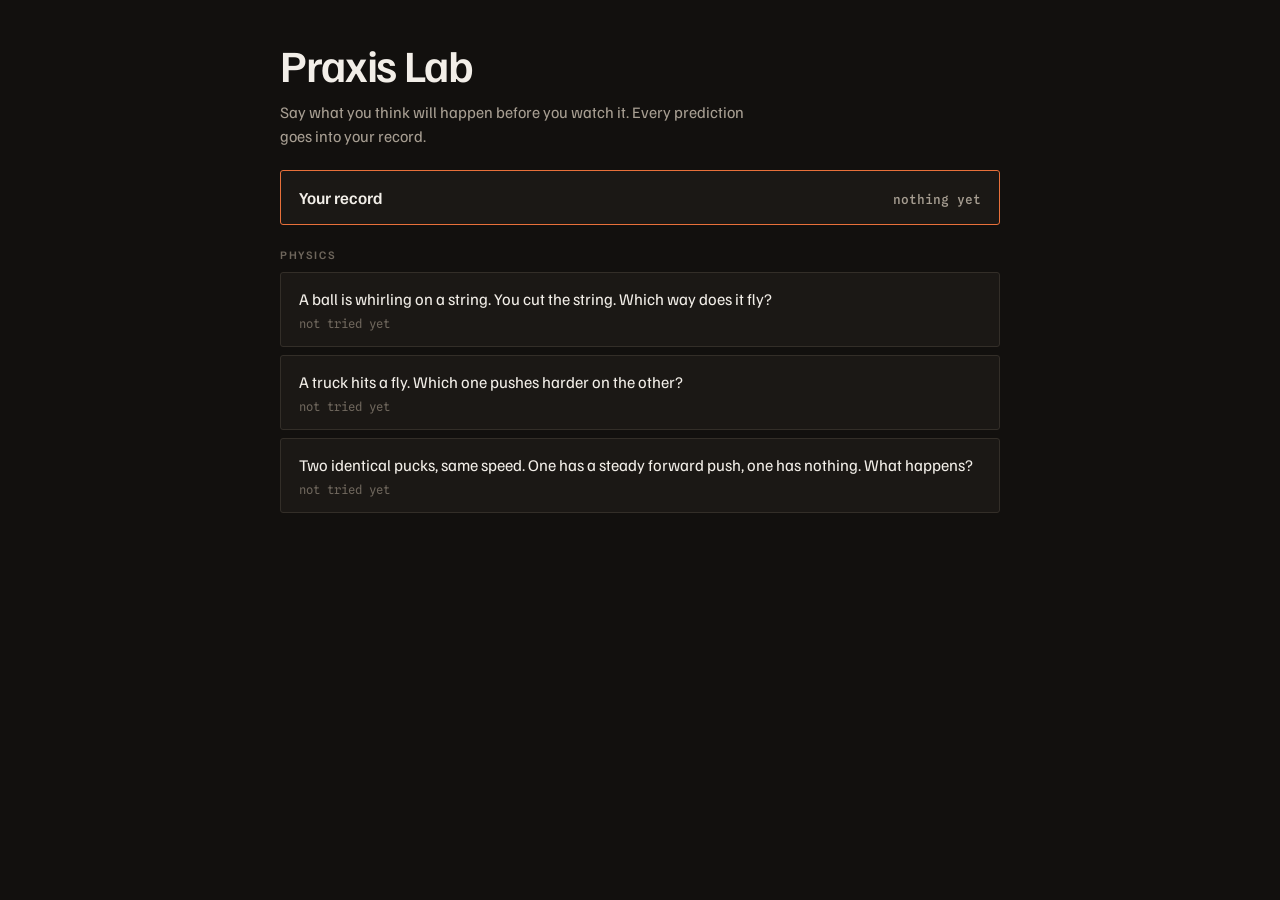
==== lab/index.html @ 68bf2e52 "P-54 · One home for every scenario, so the notebook can accumulate Each published topic was its own " ====
<!doctype html>
<meta charset="utf-8">
<meta name="viewport" content="width=device-width,initial-scale=1,viewport-fit=cover">
<title>Praxis Lab</title>
<link rel="stylesheet" href="https://fonts.googleapis.com/css2?family=Familjen+Grotesk:wght@400;500;600&family=Spline+Sans+Mono:wght@400;500&display=swap">
<link rel="stylesheet" href="./record/record.css">
<link rel="stylesheet" href="./harness/lab.css">
<link rel="stylesheet" href="./hub/hub.css">
<script type="module">
import { startHub } from "./hub/app.js";
startHub();
</script>
---- lab/record/record.css ----
/* Your record — a document to read, so it scrolls, unlike the lab stage.
   Same palette as the lab: single-theme dark on purpose, painted explicitly. */
:root{
  --bg:#12100E; --panel:#1B1815; --line:#332E28;
  --ink:#F2EEE8; --ink-2:#A79E92; --ink-3:#6E665C;
  --accent:#E8703A; --right:#4FB286; --wrong:#D65442; --neutral:#8C8378;
  --font:"Familjen Grotesk",system-ui,-apple-system,sans-serif;
  --mono:"Spline Sans Mono",ui-monospace,Menlo,monospace;
}
body{margin:0;background:var(--bg);color:var(--ink);font-family:var(--font);-webkit-font-smoothing:antialiased}
.rec{max-width:760px;margin:0 auto;padding-inline:20px;padding-block:32px 64px;display:grid;gap:28px}
.rec-title{font-size:clamp(1.6rem,4vw,2.2rem);font-weight:600;letter-spacing:-.02em;margin:0}
.rec-sub{margin:.5rem 0 0;color:var(--ink-2);max-width:56ch;line-height:1.5}
.rec-h2{font-size:.72rem;font-weight:600;letter-spacing:.14em;text-transform:uppercase;color:var(--ink-3);margin:0 0 12px}
.rec-warn{margin:0;padding:12px 14px;border:1px solid var(--accent);border-radius:3px;color:var(--ink);background:#241A13}
.rec-empty{margin:0;padding:28px;border:1px dashed var(--line);border-radius:3px;color:var(--ink-2);text-align:center}

.rec-tabs{display:flex;flex-wrap:wrap;gap:6px}
.rec-tab{font:500 .88rem var(--font);padding:7px 14px;border:1px solid var(--line);border-radius:2px;
  background:transparent;color:var(--ink-2);cursor:pointer;text-transform:capitalize}
.rec-tab.is-on{background:var(--ink);color:var(--bg);border-color:var(--ink)}

.rec-cal{padding:20px;background:var(--panel);border:1px solid var(--line);border-radius:3px}
.rec-chart-wrap{overflow-x:auto}
.rec-chart{width:100%;max-width:520px;height:auto;display:block}
.rec-grid{stroke:var(--line);stroke-width:1}
.rec-axis{fill:var(--ink-3);font:11px var(--mono)}
.rec-diag{stroke:var(--ink-3);stroke-width:1.5;stroke-dasharray:4 5}
.rec-diag-label{fill:var(--ink-3);font:11px var(--mono)}
.rec-dot{fill:var(--accent);stroke:var(--accent);stroke-width:2}
.rec-dot.is-thin{fill:none;stroke-dasharray:3 3}
.rec-cal-lines{margin:14px 0 0;padding-left:18px;display:grid;gap:6px;color:var(--ink);line-height:1.45}
.rec-cal-lines .is-thin{color:var(--ink-2)}
.rec-trend{margin:14px 0 0;color:var(--ink-2);line-height:1.5}

.rec-list{display:grid;gap:10px}
.rec-row{position:relative;padding:14px 16px 14px 18px;background:var(--panel);border:1px solid var(--line);
  border-left:3px solid var(--neutral);border-radius:3px;display:grid;gap:4px}
.rec-row.is-right{border-left-color:var(--right)}
.rec-row.is-wrong{border-left-color:var(--wrong)}
.rec-q{margin:0 0 4px;color:var(--ink-3);font-size:.86rem;padding-right:130px}
.rec-said,.rec-happened{margin:0;line-height:1.45}
.rec-k{display:inline-block;min-width:7.5em;color:var(--ink-3);font-size:.78rem;letter-spacing:.04em}
.rec-sure{color:var(--ink-2);font-size:.88rem}
.rec-chip{position:absolute;top:12px;right:14px;font:500 .72rem var(--mono);padding:3px 8px;border-radius:2px;
  background:var(--bg);color:var(--ink-2);border:1px solid var(--line)}
.rec-row.is-right .rec-chip{color:var(--right);border-color:var(--right)}
.rec-row.is-wrong .rec-chip{color:var(--wrong);border-color:var(--wrong)}

.rec-tools{display:flex;flex-wrap:wrap;gap:10px;align-items:flex-start;padding-top:8px;border-top:1px solid var(--line)}
.rec-btn{font:500 .88rem var(--font);padding:8px 14px;border:1px solid var(--line);border-radius:2px;
  background:transparent;color:var(--ink);cursor:pointer}
.rec-btn:hover{border-color:var(--accent)}
.rec-btn:focus-visible,.rec-tab:focus-visible{outline:2px solid var(--accent);outline-offset:2px}
.rec-danger{border-color:var(--wrong);color:var(--wrong)}
.rec-confirm{display:flex;flex-wrap:wrap;gap:8px;align-items:center;width:100%}
.rec-confirm p{margin:0;width:100%;color:var(--ink-2)}
.rec-export-wrap{width:100%;display:grid;gap:6px}
.rec-hint{margin:0;color:var(--ink-3);font-size:.84rem}
.rec-export-text{width:100%;min-height:180px;background:var(--bg);color:var(--ink-2);border:1px solid var(--line);
  border-radius:3px;font:12px var(--mono);padding:10px;resize:vertical}
@media (max-width:520px){ .rec-q{padding-right:0;padding-top:22px} .rec-k{min-width:0;display:block} }
---- lab/harness/lab.css ----
/* Praxis lab harness — deliberately screen-recordable: no chrome, large type,
   high contrast, nothing that reads as a web page when cropped to the canvas. */
:root{
  --bg:#12100E; --panel:#1B1815; --line:#332E28;
  --ink:#F2EEE8; --ink-2:#A79E92; --ink-3:#6E665C;
  --accent:#E8703A; --accent-2:#F5A05F;
  --right:#4FB286; --wrong:#D65442;
  --font:"Familjen Grotesk",system-ui,-apple-system,sans-serif;
  --mono:"Spline Sans Mono",ui-monospace,Menlo,monospace;
}
*{box-sizing:border-box}
body{margin:0;background:var(--bg);color:var(--ink);font-family:var(--font);
  font-size:16px;-webkit-font-smoothing:antialiased}

/* Fixed to the viewport rather than inheriting a height. A percentage chain
   through html/body collapses to zero inside some embedding frames, which
   takes the canvas with it and leaves only the absolutely-positioned gate
   painting — "question and answers, no ball". */
.lab{position:fixed;inset:0;display:grid;grid-template-rows:auto minmax(0,1fr) auto;
  padding-top:env(safe-area-inset-top,0px);padding-bottom:env(safe-area-inset-bottom,0px)}
.lab{grid-template-rows:auto minmax(0,1fr) auto auto auto}

.lab-head{padding:20px 24px 14px;border-bottom:1px solid var(--line)}
.lab-q{font-size:clamp(1.25rem,3.2vw,1.9rem);font-weight:600;letter-spacing:-.015em;
  line-height:1.15;margin:0;text-wrap:balance}
.lab-sub{margin:.4rem 0 0;color:var(--ink-2);font-size:.95rem}

.lab-stage{position:relative;min-height:260px;display:grid;place-items:center;
  padding:16px;overflow:hidden}
.lab-stage canvas{display:block;border-radius:3px}

/* The gate is a panel BENEATH the stage, never an overlay. You cannot predict
   about apparatus you cannot see, and covering the canvas was exactly that. */
.lab-gate{display:grid;gap:12px;padding:16px 24px 18px;
  border-top:1px solid var(--line);background:var(--panel)}
.lab-gate[hidden]{display:none!important}
.lab-gate-label{font-size:.7rem;font-weight:600;letter-spacing:.16em;
  text-transform:uppercase;color:var(--accent)}
.lab-opts{display:grid;gap:8px;grid-template-columns:repeat(auto-fit,minmax(260px,1fr))}
.lab-opt{font-family:var(--font);font-size:1.02rem;text-align:left;padding:13px 16px;
  background:var(--bg);color:var(--ink);border:1px solid var(--line);
  border-radius:3px;cursor:pointer;transition:border-color .12s,background .12s}
.lab-opt:hover{border-color:var(--accent);background:#221D19}
.lab-opt:focus-visible{outline:2px solid var(--accent);outline-offset:2px}
.lab-conf{display:flex;flex-wrap:wrap;gap:6px;align-items:center;margin-top:2px}
.lab-conf button{font-family:var(--mono);font-size:.76rem;padding:6px 10px;
  background:transparent;color:var(--ink-3);border:1px solid var(--line);
  border-radius:2px;cursor:pointer}
.lab-conf button[aria-pressed="true"]{color:var(--bg);background:var(--accent);
  border-color:var(--accent)}
.lab-conf-label{font-size:.76rem;color:var(--ink-3)}

/* verdict — takes the gate's place once the answer is out */
.lab-verdict{padding:14px 24px;border-top:1px solid var(--line);
  background:var(--panel);font-size:.95rem}
.lab-verdict[hidden]{display:none!important}
.lab-verdict b{font-weight:600}
.lab-verdict.is-right b{color:var(--right)}
.lab-verdict.is-wrong b{color:var(--wrong)}
.lab-verdict span{color:var(--ink-2)}

.lab-foot{display:flex;flex-wrap:wrap;gap:18px;align-items:center;
  padding:12px 24px;border-top:1px solid var(--line);background:var(--panel)}
.lab-transport{display:flex;gap:6px}
.lab-transport button{font-family:var(--font);font-weight:500;font-size:.88rem;
  padding:8px 14px;background:transparent;color:var(--ink);border:1px solid var(--line);
  border-radius:2px;cursor:pointer}
.lab-transport button:hover:not(:disabled){border-color:var(--accent)}
.lab-transport button:disabled{color:var(--ink-3);cursor:not-allowed}
.lab-transport button.primary{background:var(--accent);border-color:var(--accent);color:#12100E}
.lab-params{display:flex;flex-wrap:wrap;gap:16px;flex:1;min-width:0}
.lab-param{display:flex;align-items:center;gap:8px;font-size:.82rem;color:var(--ink-2)}
.lab-param input{accent-color:var(--accent);width:120px}
.lab-param output{font-family:var(--mono);font-size:.78rem;color:var(--ink);
  min-width:3.6em;font-variant-numeric:tabular-nums}
.lab-clock{font-family:var(--mono);font-size:.78rem;color:var(--ink-3);
  font-variant-numeric:tabular-nums}

@media (prefers-reduced-motion:reduce){*{transition:none!important}}
@media (max-width:640px){
  .lab-foot{gap:10px}
  .lab-params{order:3;width:100%}
}
---- lab/hub/hub.css ----
/* The lab's front page, and the one control that floats over a scenario. */
.hub{max-width:760px;margin:0 auto;padding-inline:20px;padding-block:36px 64px;display:grid;gap:22px}
.hub-title{font-size:clamp(2rem,6vw,2.8rem);font-weight:600;letter-spacing:-.025em;margin:0}
.hub-sub{margin:.5rem 0 0;color:var(--ink-2);max-width:52ch;line-height:1.5}
.hub-warn{margin:0;padding:12px 14px;border:1px solid var(--accent);border-radius:3px;background:#241A13}
.hub-record,.hub-card,.hub-back{font-family:var(--font);text-align:left;cursor:pointer;width:100%}
.hub-back{width:auto}
.hub-record{display:flex;justify-content:space-between;align-items:baseline;gap:12px;padding:16px 18px;
  border:1px solid var(--accent);border-radius:3px;text-decoration:none;color:var(--ink);background:var(--panel)}
.hub-record:hover{background:#221D19}
.hub-record-t{font-weight:600;font-size:1.05rem}
.hub-record-n{color:var(--ink-2);font:500 .8rem var(--mono)}
.hub-h2{font-size:.72rem;font-weight:600;letter-spacing:.14em;text-transform:uppercase;color:var(--ink-3);margin:0 0 10px}
.hub-list{display:grid;gap:8px}
.hub-card{display:grid;gap:6px;padding:15px 18px;background:var(--panel);border:1px solid var(--line);border-radius:3px;
  text-decoration:none;color:var(--ink)}
.hub-card:hover{border-color:var(--accent)}
.hub-card:focus-visible,.hub-record:focus-visible,.hub-back:focus-visible{outline:2px solid var(--accent);outline-offset:2px}
.hub-card-q{font-size:1.02rem;line-height:1.35}
.hub-card-n{color:var(--ink-3);font:.76rem var(--mono)}
.hub-back{position:fixed;top:calc(12px + env(safe-area-inset-top,0px));right:16px;z-index:20;
  padding:7px 12px;border:1px solid var(--line);border-radius:2px;background:var(--panel);color:var(--ink);
  text-decoration:none;font:500 .86rem var(--font)}
.hub-back:hover{border-color:var(--accent)}
/* keep a scenario's question clear of the floating back link */
.hub-in-scenario .lab-head{padding-right:96px}
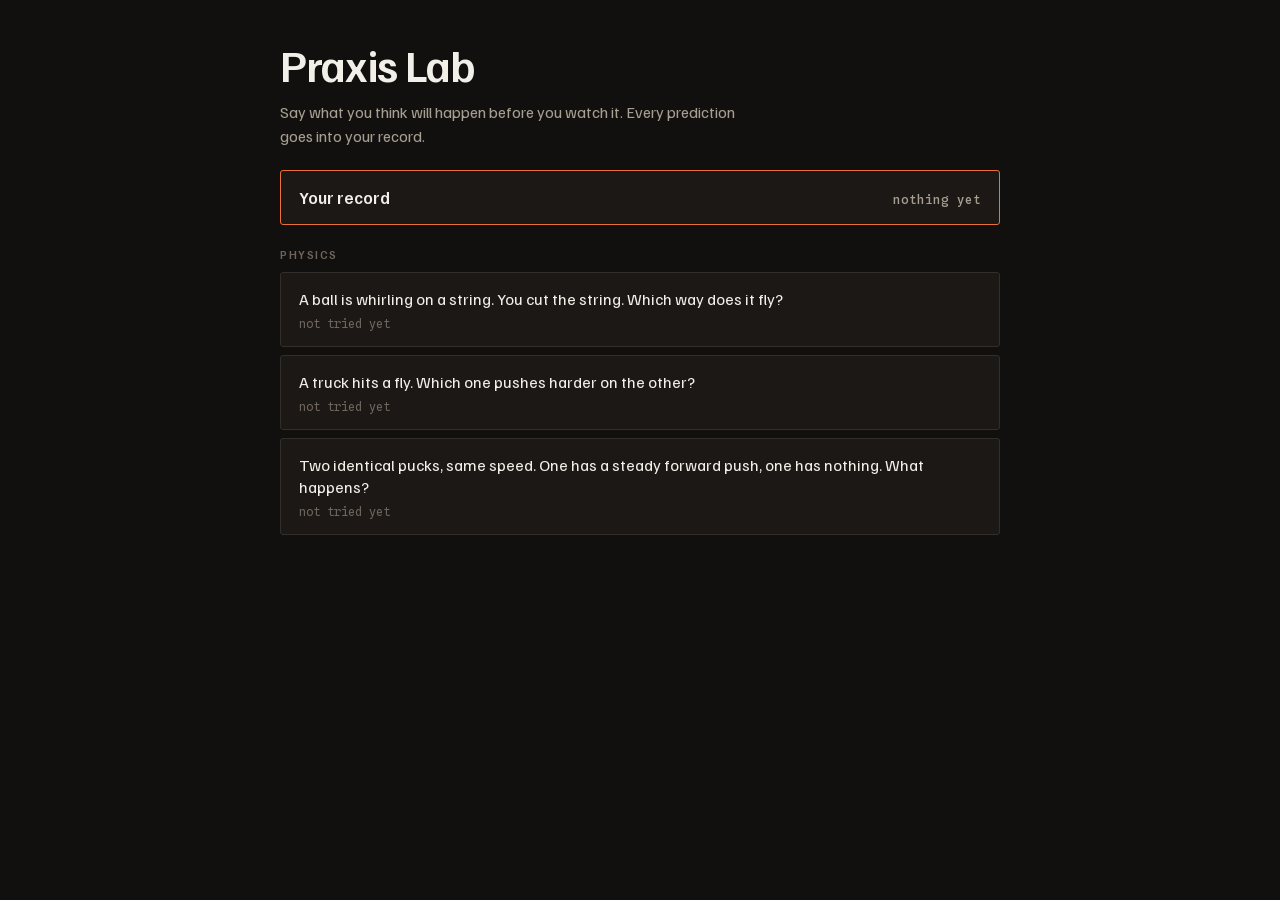
==== commit 3d15b146: "P-76 · self-host the fonts, and teach the bundler to carry them Every page loaded its fonts from fon" ====
--- a/lab/index.html
+++ b/lab/index.html
@@ -2,7 +2,7 @@
 <meta charset="utf-8">
 <meta name="viewport" content="width=device-width,initial-scale=1,viewport-fit=cover">
 <title>Praxis Lab</title>
-<link rel="stylesheet" href="https://fonts.googleapis.com/css2?family=Familjen+Grotesk:wght@400;500;600&family=Spline+Sans+Mono:wght@400;500&display=swap">
+<link rel="stylesheet" href="./harness/fonts.css">
 <link rel="stylesheet" href="./record/record.css">
 <link rel="stylesheet" href="./harness/lab.css">
 <link rel="stylesheet" href="./hub/hub.css">
--- a/lab/harness/fonts.css
+++ b/lab/harness/fonts.css
@@ -0,0 +1,58 @@
+/* SPDX-License-Identifier: AGPL-3.0-or-later
+ *
+ * Self-hosted fonts. P-76.
+ *
+ * These used to come from fonts.googleapis.com, which meant every learner's
+ * IP address and user-agent reached a third party on every page view — on a
+ * product for 11-15 year olds whose claim is that the record stays on their
+ * device (ADR 0015). Now nothing is requested from anyone.
+ *
+ * Both families are SIL Open Font License 1.1, confirmed from google/fonts
+ * METADATA. The licence requires the text to travel with the fonts: it is in
+ * OFL-familjen-grotesk.txt and OFL-spline-sans-mono.txt beside these files.
+ *
+ * Variable fonts, one file per subset rather than one per weight, so the whole
+ * 400-600 range costs 89 KB in total. Every face names a real fallback stack,
+ * because a font that fails to load must not take the layout with it.
+ */
+
+@font-face {
+  font-family: "Familjen Grotesk";
+  font-style: normal;
+  font-weight: 400 600;
+  font-display: swap;
+  src: url("./fonts/familjen-grotesk-latin.woff2") format("woff2");
+  unicode-range: U+0000-00FF, U+0131, U+0152-0153, U+02BB-02BC, U+02C6, U+02DA,
+                 U+02DC, U+0304, U+0308, U+0329, U+2000-206F, U+20AC, U+2122,
+                 U+2191, U+2193, U+2212, U+2215, U+FEFF, U+FFFD;
+}
+@font-face {
+  font-family: "Familjen Grotesk";
+  font-style: normal;
+  font-weight: 400 600;
+  font-display: swap;
+  src: url("./fonts/familjen-grotesk-latin-ext.woff2") format("woff2");
+  unicode-range: U+0100-02BA, U+02BD-02C5, U+02C7-02CC, U+02CE-02D7, U+02DD-02FF,
+                 U+0304, U+0308, U+0329, U+1D00-1DBF, U+1E00-1E9F, U+1EF2-1EFF,
+                 U+2020, U+20A0-20AB, U+20AD-20C0, U+2113, U+2C60-2C7F, U+A720-A7FF;
+}
+@font-face {
+  font-family: "Spline Sans Mono";
+  font-style: normal;
+  font-weight: 400 500;
+  font-display: swap;
+  src: url("./fonts/spline-sans-mono-latin.woff2") format("woff2");
+  unicode-range: U+0000-00FF, U+0131, U+0152-0153, U+02BB-02BC, U+02C6, U+02DA,
+                 U+02DC, U+0304, U+0308, U+0329, U+2000-206F, U+20AC, U+2122,
+                 U+2191, U+2193, U+2212, U+2215, U+FEFF, U+FFFD;
+}
+@font-face {
+  font-family: "Spline Sans Mono";
+  font-style: normal;
+  font-weight: 400 500;
+  font-display: swap;
+  src: url("./fonts/spline-sans-mono-latin-ext.woff2") format("woff2");
+  unicode-range: U+0100-02BA, U+02BD-02C5, U+02C7-02CC, U+02CE-02D7, U+02DD-02FF,
+                 U+0304, U+0308, U+0329, U+1D00-1DBF, U+1E00-1E9F, U+1EF2-1EFF,
+                 U+2020, U+20A0-20AB, U+20AD-20C0, U+2113, U+2C60-2C7F, U+A720-A7FF;
+}
--- a/lab/harness/lab.css
+++ b/lab/harness/lab.css
@@ -29,6 +29,14 @@
   padding:16px;overflow:hidden}
 .lab-stage canvas{display:block;border-radius:3px}
 
+/* A wrapped simulation (ADR 0009): someone else's, embedded, and credited.
+   The box exists from the start so the stage does not jump when it loads —
+   but the frame itself is only created once a commit exists. */
+.lab-embed{width:100%;height:100%;display:grid;place-items:center}
+.lab-frame{width:100%;height:100%;min-height:260px;border:1px solid var(--line);
+  border-radius:3px;background:var(--panel)}
+.lab-credit{margin:0;color:var(--ink-3);font:.74rem var(--mono);width:100%}
+
 /* The gate is a panel BENEATH the stage, never an overlay. You cannot predict
    about apparatus you cannot see, and covering the canvas was exactly that. */
 .lab-gate{display:grid;gap:12px;padding:16px 24px 18px;
@@ -57,6 +65,9 @@
 .lab-verdict b{font-weight:600}
 .lab-verdict.is-right b{color:var(--right)}
 .lab-verdict.is-wrong b{color:var(--wrong)}
+/* ADR 0014: the cue's two ways out. Neither is compulsory — "Predict again"
+   leads, "Show why" is always there for someone who would rather just be told. */
+.lab-verdict-acts{display:flex;gap:8px;flex-wrap:wrap;margin-top:10px}
 .lab-verdict span{color:var(--ink-2)}
 
 .lab-foot{display:flex;flex-wrap:wrap;gap:18px;align-items:center;
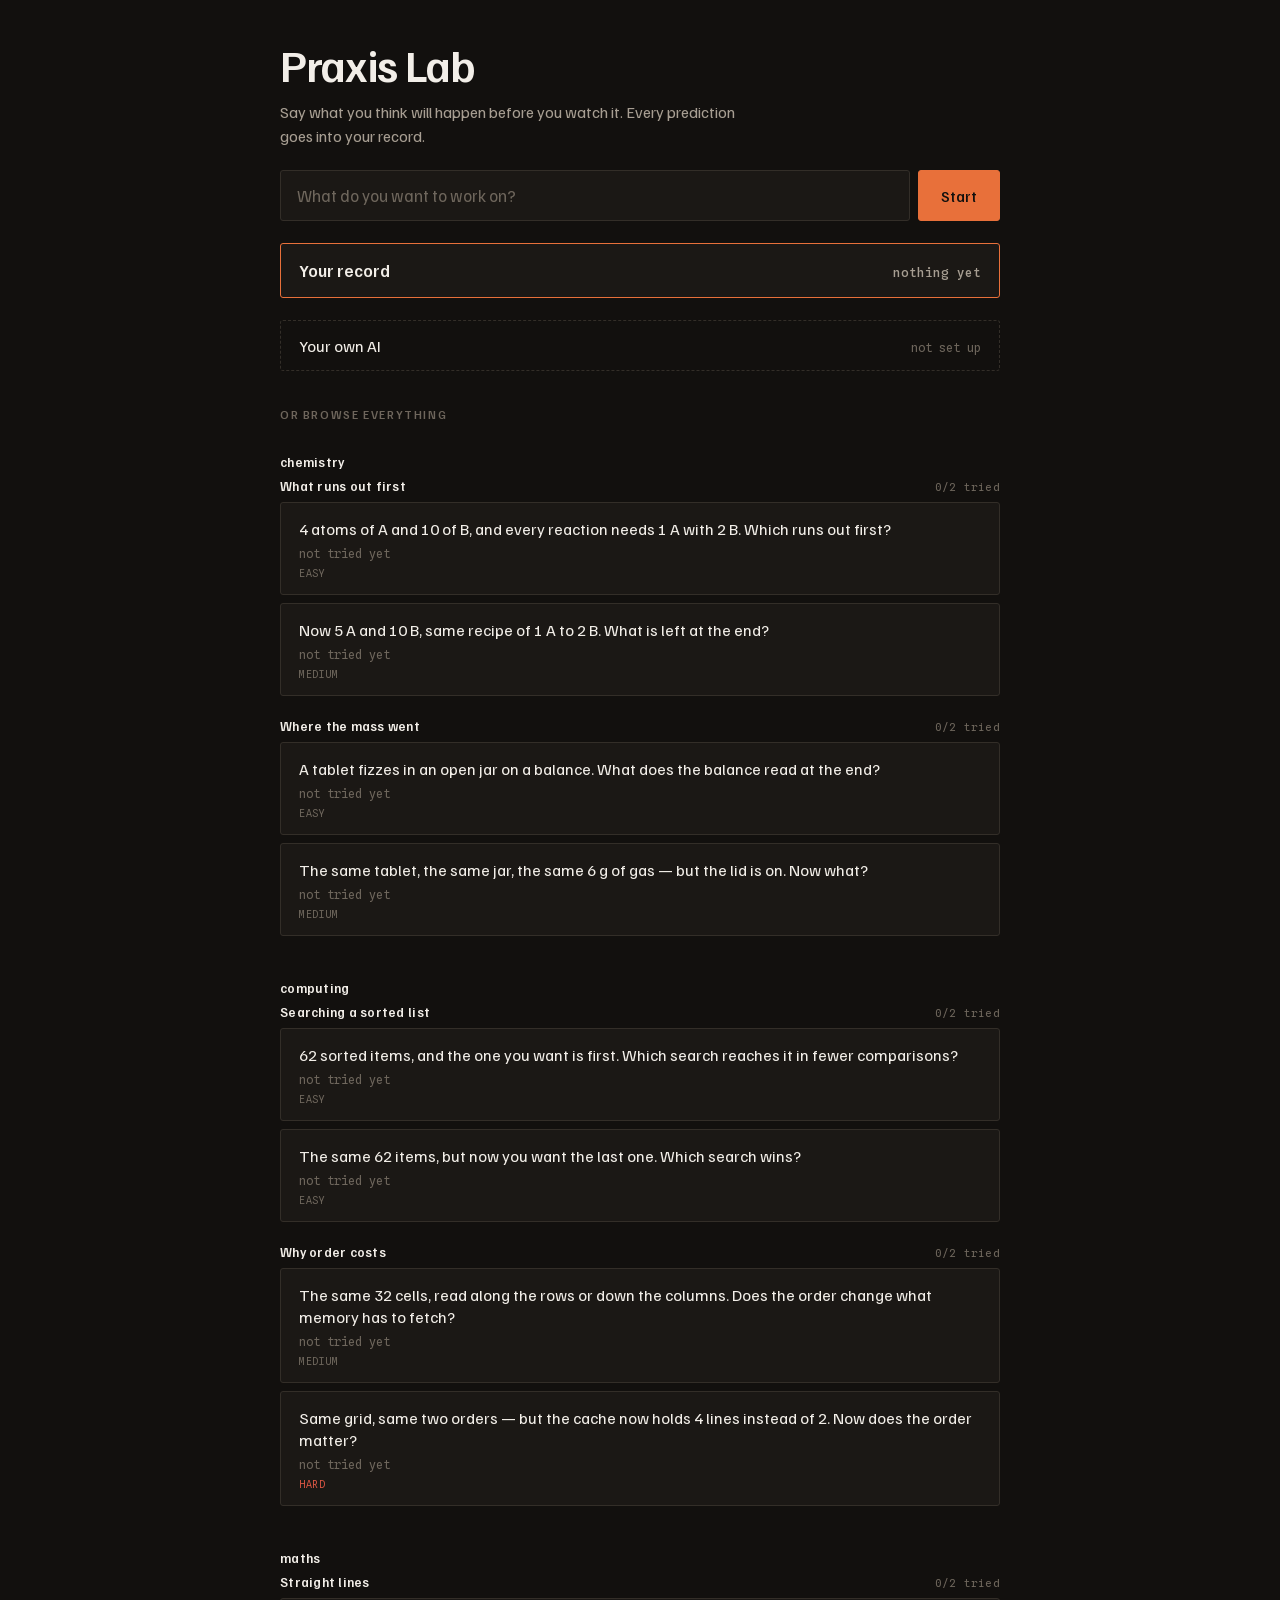
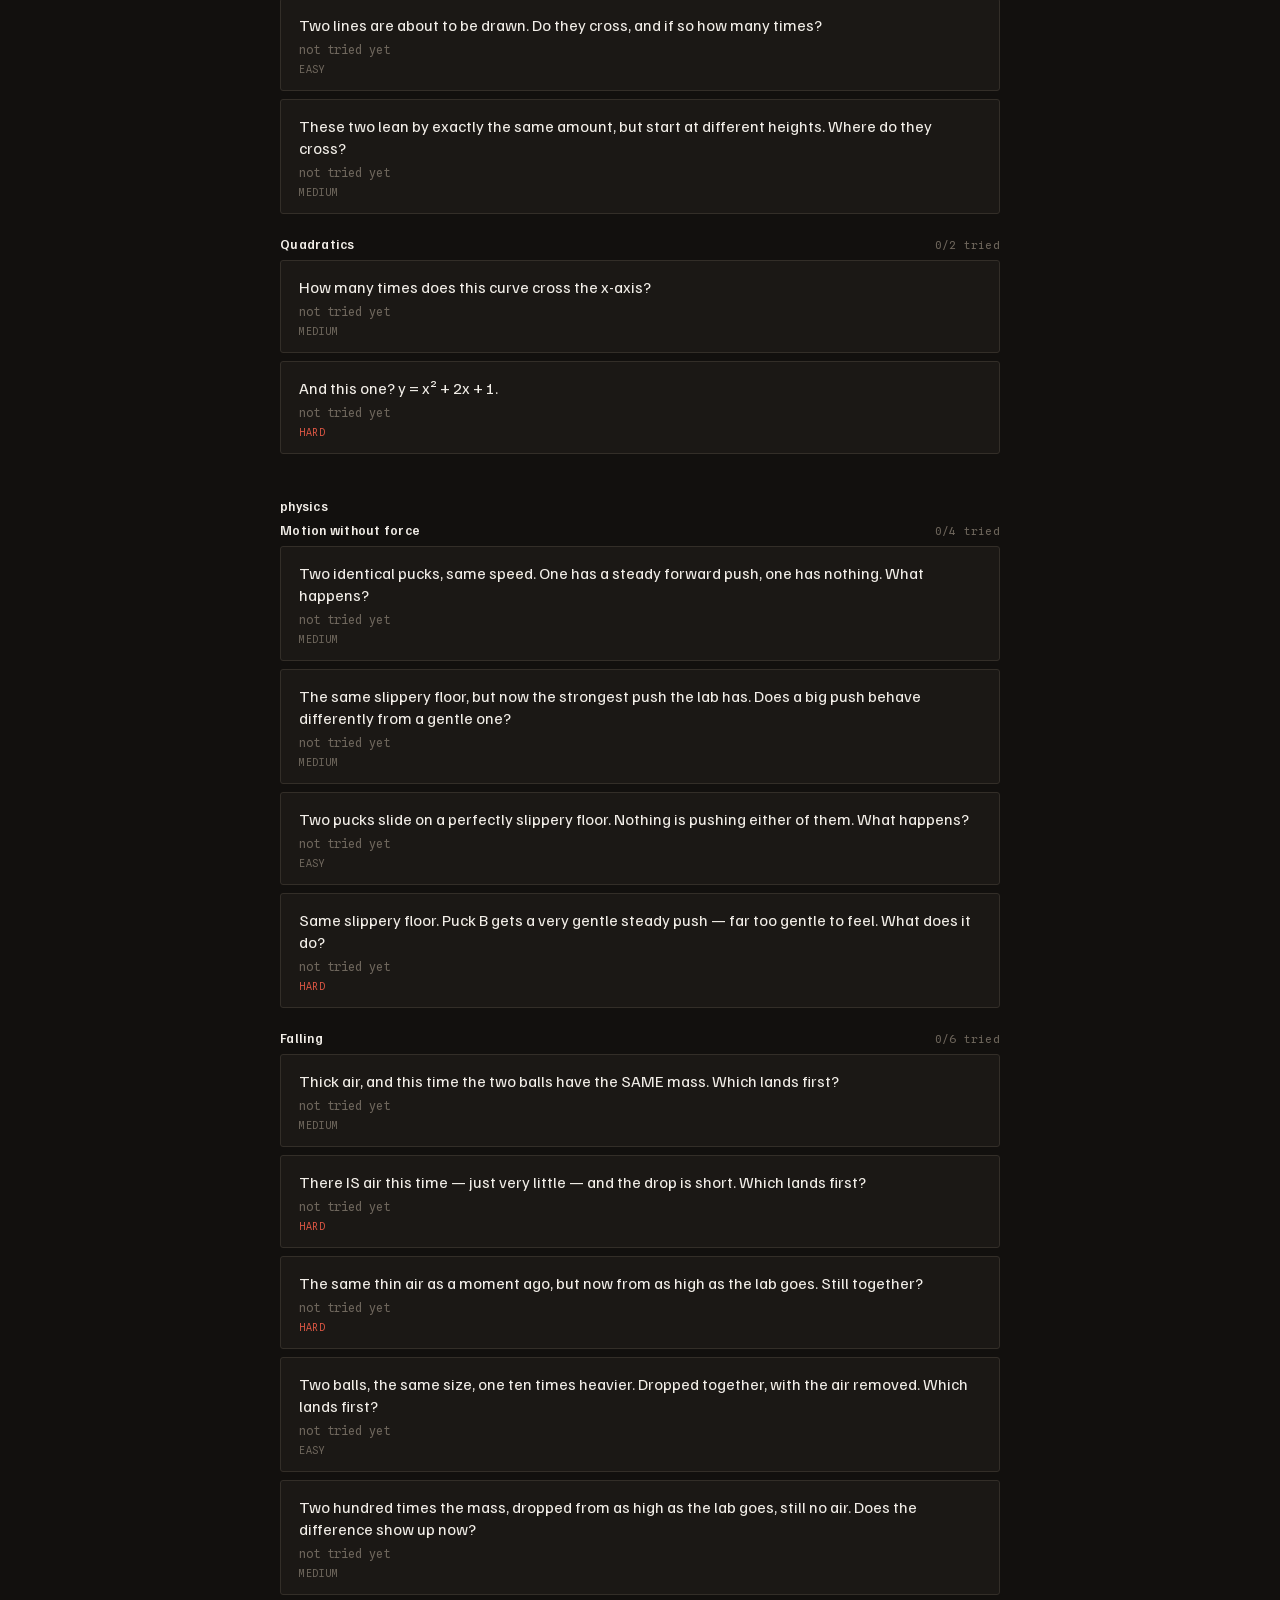
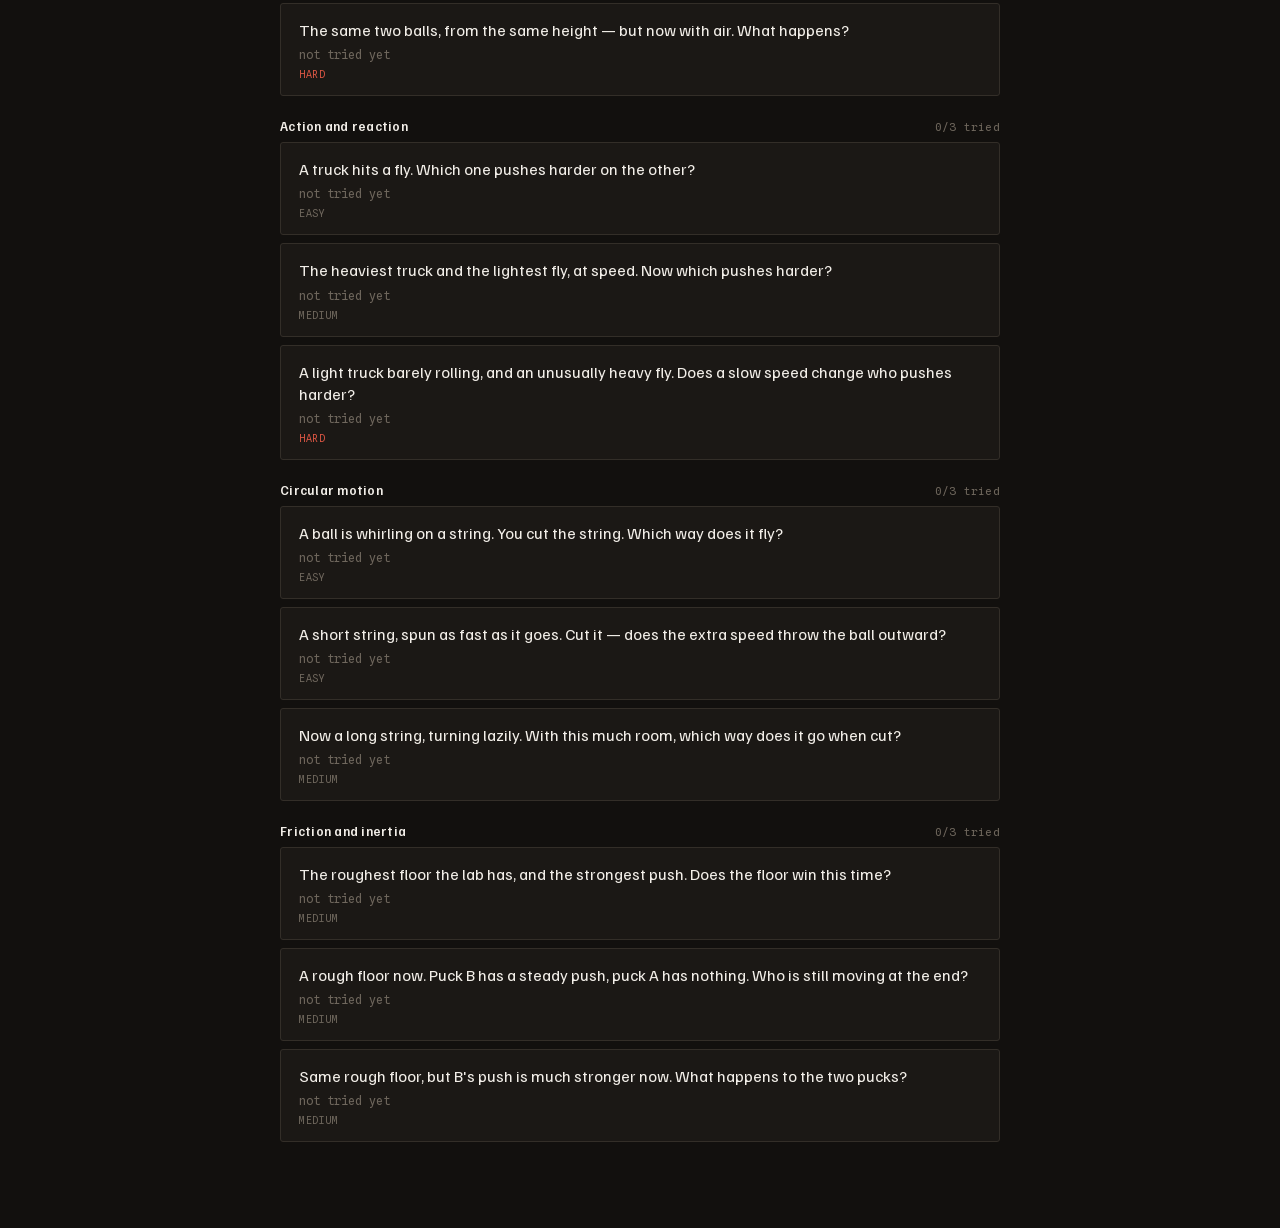
==== commit f965fbc9: "P-105: a dark app now says it is dark, and the select is readable again From the Web Interface Guide" ====
--- a/lab/index.html
+++ b/lab/index.html
@@ -1,5 +1,7 @@
 <!doctype html>
+<html lang="en">
 <meta charset="utf-8">
+<meta name="theme-color" content="#12100E">
 <meta name="viewport" content="width=device-width,initial-scale=1,viewport-fit=cover">
 <title>Praxis Lab</title>
 <link rel="stylesheet" href="./harness/fonts.css">
--- a/lab/harness/lab.css
+++ b/lab/harness/lab.css
@@ -1,6 +1,12 @@
 /* Praxis lab harness — deliberately screen-recordable: no chrome, large type,
    high contrast, nothing that reads as a web page when cropped to the canvas. */
+/* Tell the browser this is a dark page (P-105). Without it every
+   NATIVE control — the four range sliders on every scenario, a
+   select, textarea scrollbars — renders in default light chrome
+   inside a black app. Nothing we style ourselves shows it. */
 :root{
+  color-scheme: dark;
+
   --bg:#12100E; --panel:#1B1815; --line:#332E28;
   --ink:#F2EEE8; --ink-2:#A79E92; --ink-3:#6E665C;
   --accent:#E8703A; --accent-2:#F5A05F;
@@ -18,7 +24,7 @@
    painting — "question and answers, no ball". */
 .lab{position:fixed;inset:0;display:grid;grid-template-rows:auto minmax(0,1fr) auto;
   padding-top:env(safe-area-inset-top,0px);padding-bottom:env(safe-area-inset-bottom,0px)}
-.lab{grid-template-rows:auto minmax(0,1fr) auto auto auto}
+.lab{grid-template-rows:auto minmax(0,1fr) auto auto auto auto}
 
 .lab-head{padding:20px 24px 14px;border-bottom:1px solid var(--line)}
 .lab-q{font-size:clamp(1.25rem,3.2vw,1.9rem);font-weight:600;letter-spacing:-.015em;
@@ -70,6 +76,26 @@
 .lab-verdict-acts{display:flex;gap:8px;flex-wrap:wrap;margin-top:10px}
 .lab-verdict span{color:var(--ink-2)}
 
+/* R-012: the gap, in the learner's own words. Deliberately plain — this is
+   the one part of the page that belongs to the learner, and it should not
+   look like the product asking them for something. */
+.lab-note{padding:14px 24px 16px;border-top:1px solid var(--line);
+  background:var(--panel);display:grid;gap:10px}
+.lab-note[hidden]{display:none!important}
+.lab-note-prompt{font-size:.82rem;color:var(--ink-2)}
+.lab-note-prompt[hidden],.lab-note-box[hidden],.lab-note-acts[hidden]{display:none!important}
+.lab-note-box{font-family:var(--font);font-size:.95rem;line-height:1.45;
+  color:var(--ink);background:var(--bg);border:1px solid var(--line);border-radius:2px;
+  padding:10px 12px;resize:vertical;min-height:72px;width:100%}
+.lab-note-box:focus{outline:none;border-color:var(--accent)}
+.lab-note-acts{display:flex;gap:8px;flex-wrap:wrap}
+.lab-note-acts button{font-family:var(--font);font-weight:500;font-size:.88rem;
+  padding:8px 14px;border-radius:2px;cursor:pointer;
+  background:transparent;color:var(--ink);border:1px solid var(--line)}
+.lab-note-acts button.primary{background:var(--accent);border-color:var(--accent);color:#12100E}
+.lab-note-said{margin:0;font-size:.88rem;color:var(--ink-2);white-space:pre-wrap}
+.lab-note-said[hidden]{display:none!important}
+
 .lab-foot{display:flex;flex-wrap:wrap;gap:18px;align-items:center;
   padding:12px 24px;border-top:1px solid var(--line);background:var(--panel)}
 .lab-transport{display:flex;gap:6px}
@@ -84,6 +110,20 @@
 .lab-param input{accent-color:var(--accent);width:120px}
 .lab-param output{font-family:var(--mono);font-size:.78rem;color:var(--ink);
   min-width:3.6em;font-variant-numeric:tabular-nums}
+/* R-013: one tap, at every step. Quiet on purpose — a loud "I'm stuck"
+   button is a button nobody presses in front of anyone. */
+.lab-confusion{display:flex;gap:6px;align-items:center;flex-wrap:wrap}
+.lab-confusion button{font-family:var(--font);font-size:.82rem;padding:7px 12px;
+  background:transparent;color:var(--ink-2);border:1px dashed var(--line);
+  border-radius:2px;cursor:pointer}
+.lab-confusion button:hover{color:var(--ink);border-color:var(--accent)}
+.lab-confusion button[hidden]{display:none!important}
+.lab-confusion-words{font-family:var(--font);font-size:.82rem;padding:6px 10px;
+  color:var(--ink);background:var(--bg);border:1px solid var(--line);
+  border-radius:2px;width:min(220px,40vw)}
+.lab-confusion-words:focus{outline:none;border-color:var(--accent)}
+.lab-confusion-words[hidden]{display:none!important}
+
 .lab-clock{font-family:var(--mono);font-size:.78rem;color:var(--ink-3);
   font-variant-numeric:tabular-nums}
 
--- a/lab/hub/hub.css
+++ b/lab/hub/hub.css
@@ -24,3 +24,138 @@
 .hub-back:hover{border-color:var(--accent)}
 /* keep a scenario's question clear of the floating back link */
 .hub-in-scenario .lab-head{padding-right:96px}
+
+/* P-80 · fourteen items in one flat list is a wall, so they are grouped by the
+   concept they belong to, in the order the pilot teaches them. */
+.hub-concept{margin:0 0 22px}
+.hub-h3{display:flex;align-items:baseline;justify-content:space-between;gap:12px;
+        margin:0 0 8px;font-size:.82rem;font-weight:600;letter-spacing:.02em}
+.hub-concept-name{color:var(--ink)}
+.hub-concept-n{font:400 .7rem var(--mono);color:var(--ink-3)}
+.hub-card-d{font:400 .62rem var(--mono);color:var(--ink-3);text-transform:uppercase;letter-spacing:.06em}
+.hub-card-d.is-hard{color:var(--wrong)}
+
+/* ── The session shell (P-95, ADR 0022) ───────────────────────────────────
+   The prompt box is the first thing on the page and the biggest, because it
+   is how the product is meant to be entered. Nothing behind it generates
+   anything yet, so it must not look like it does. */
+.hub-opener{display:flex;gap:8px;flex-wrap:wrap}
+.hub-topic{flex:1;min-width:min(260px,100%);font-family:var(--font);font-size:1.05rem;
+  padding:14px 16px;color:var(--ink);background:var(--panel);
+  border:1px solid var(--line);border-radius:3px}
+.hub-topic::placeholder{color:var(--ink-3)}
+.hub-topic:focus{outline:none;border-color:var(--accent)}
+.hub-start{font-family:var(--font);font-weight:500;font-size:.95rem;padding:14px 22px;cursor:pointer;
+  background:var(--accent);color:#12100E;border:1px solid var(--accent);border-radius:3px}
+
+.hub-sessions{display:grid;gap:8px}
+.hub-session{display:flex;justify-content:space-between;align-items:baseline;gap:12px;
+  font-family:var(--font);text-align:left;cursor:pointer;width:100%;
+  padding:14px 18px;background:var(--panel);border:1px solid var(--line);border-radius:3px;color:var(--ink)}
+.hub-session:hover{border-color:var(--accent)}
+.hub-session:focus-visible{outline:2px solid var(--accent);outline-offset:2px}
+.hub-session-t{font-size:1.02rem}
+.hub-session-n{color:var(--ink-3);font:.76rem var(--mono);white-space:nowrap}
+.hub-browse{margin-top:14px}
+
+/* The topic is an input that reads as a heading: renaming a first guess
+   should not need a button of its own. */
+.hub-session-topic{font-family:var(--font);font-size:clamp(1.5rem,4.5vw,2.1rem);font-weight:600;
+  letter-spacing:-.02em;width:100%;padding:4px 0;color:var(--ink);
+  background:transparent;border:0;border-bottom:1px solid transparent}
+.hub-session-topic:hover{border-bottom-color:var(--line)}
+.hub-session-topic:focus{outline:none;border-bottom-color:var(--accent)}
+
+.hub-notes{display:grid;gap:10px}
+.hub-note-box{font-family:var(--font);font-size:.98rem;line-height:1.5;padding:12px 14px;
+  color:var(--ink);background:var(--panel);border:1px solid var(--line);border-radius:3px;
+  resize:vertical;min-height:82px;width:100%}
+.hub-note-box::placeholder{color:var(--ink-3)}
+.hub-note-box:focus{outline:none;border-color:var(--accent)}
+.hub-note-save{font-family:var(--font);font-weight:500;font-size:.88rem;padding:9px 16px;cursor:pointer;
+  justify-self:start;background:var(--accent);color:#12100E;border:1px solid var(--accent);border-radius:2px}
+.hub-note-list{display:grid;gap:8px}
+.hub-note{margin:0;padding:12px 14px;white-space:pre-wrap;line-height:1.5;
+  background:var(--panel);border-left:2px solid var(--accent-2);border-radius:0 3px 3px 0}
+
+/* The honest empty state: most topics have nothing behind them, and the list
+   of what does is meant to look short. */
+.hub-empty{display:grid;gap:10px;padding:16px 18px;border:1px dashed var(--line);border-radius:3px}
+.hub-empty-p{margin:0;color:var(--ink-2);line-height:1.5;max-width:52ch}
+.hub-empty-list{display:flex;flex-wrap:wrap;gap:6px}
+.hub-empty-c{font:.76rem var(--mono);color:var(--ink-2);padding:5px 9px;
+  background:var(--panel);border:1px solid var(--line);border-radius:2px}
+
+/* ── The model seam (P-96, ADR 0023) ──────────────────────────────────────
+   Deliberately plain. This page asks for a key, so everything on it should
+   read as a statement of fact rather than a sales pitch. */
+.hub-plain{display:grid;gap:10px}
+.hub-form{display:grid;gap:14px}
+.hub-field{display:grid;gap:5px}
+.hub-field-l{font:.76rem var(--mono);color:var(--ink-3);text-transform:uppercase;letter-spacing:.1em}
+.hub-field-i{font-family:var(--font);font-size:.98rem;padding:12px 14px;width:100%;
+  color:var(--ink);background:var(--panel);border:1px solid var(--line);border-radius:3px}
+.hub-field-i::placeholder{color:var(--ink-3)}
+.hub-field-i:focus{outline:none;border-color:var(--accent)}
+.hub-acts{display:flex;gap:8px;flex-wrap:wrap}
+.hub-forget{font-family:var(--font);font-weight:500;font-size:.88rem;padding:9px 16px;cursor:pointer;
+  background:transparent;color:var(--ink-2);border:1px dashed var(--line);border-radius:2px}
+.hub-forget:hover{color:var(--ink);border-color:var(--wrong)}
+.hub-said{margin:0;color:var(--ink-2);line-height:1.5;max-width:60ch}
+.hub-said[hidden]{display:none!important}
+.hub-compose{display:grid;gap:10px;justify-items:start}
+.hub-settings{display:flex;justify-content:space-between;align-items:baseline;gap:12px;
+  font-family:var(--font);text-align:left;cursor:pointer;width:100%;padding:14px 18px;
+  background:transparent;border:1px dashed var(--line);border-radius:3px;color:var(--ink)}
+.hub-settings:hover{border-color:var(--accent)}
+
+/* ── Linked topics (P-100) ────────────────────────────────────────────────
+   A group is a connected component of the link graph, drawn as a box around
+   its members. A group of one is not drawn as a group at all. */
+.hub-group{display:grid;gap:6px;padding:10px 10px 12px;
+  border:1px solid var(--line);border-left:2px solid var(--accent-2);border-radius:3px}
+.hub-group-n{font:.72rem var(--mono);color:var(--ink-3);letter-spacing:.08em;
+  text-transform:uppercase;padding-left:6px}
+.hub-related{display:grid;gap:8px}
+.hub-related-row{display:flex;gap:8px;align-items:stretch}
+.hub-related-row .hub-session{flex:1}
+/* Its own colours, not borrowed from a class it happens to be given.
+   This is the control the audit was actually about: left to the browser, the
+   selected option rendered dark grey on a dark panel and was all but
+   invisible. Checked with a before and after rather than assumed — the range
+   sliders, which the ticket also accused, turned out to be fine already
+   because accent-color was handling them (P-105). */
+.hub-related-row select{flex:1;min-width:0;font-family:var(--font);font-size:.98rem;
+  padding:12px 14px;border-radius:3px;
+  color:var(--ink);background-color:var(--panel);border:1px solid var(--line)}
+.hub-related-row select:focus-visible{outline:2px solid var(--accent);outline-offset:2px}
+
+/* ── Choosing which notes the model sees (P-101, ADR 0024) ────────────────
+   The choice sits beside the words it is about, and an unchosen note looks
+   nothing like a chosen one. Nothing here is on by default. */
+.hub-note-row{display:flex;gap:8px;align-items:stretch}
+.hub-note-row .hub-note{flex:1;margin:0}
+.hub-note-share{font-family:var(--font);font-size:.78rem;padding:6px 10px;cursor:pointer;
+  white-space:nowrap;align-self:stretch;
+  background:transparent;color:var(--ink-3);border:1px dashed var(--line);border-radius:2px}
+.hub-note-share:hover{color:var(--ink-2);border-color:var(--accent)}
+.hub-note-share.is-on{background:var(--accent);border-style:solid;
+  border-color:var(--accent);color:#12100E}
+
+/* ── Kept scenarios (P-43) ────────────────────────────────────────────────
+   A snapshot is a question the learner built. Listed with the settings it was
+   built at, because those settings are the question. */
+.hub-kept{display:grid;gap:8px}
+.hub-kept-row{display:flex;gap:8px}
+.hub-kept-row .hub-session{flex:1}
+/* Top right, under the back button. Bottom-left put it straight over the
+   transport — a panel that hides Play and Reset is worse than no panel. The
+   left side is where primitives draw their readouts, so it is not free
+   either. */
+.hub-kept-aside{position:fixed;right:20px;top:64px;width:min(320px,calc(100vw - 40px));
+  display:grid;gap:8px;z-index:3}
+.hub-kept-aside .hub-note{margin:0;background:var(--panel);
+  box-shadow:0 2px 14px rgba(0,0,0,.45)}
+.hub-kept-aside .hub-note-box{box-shadow:0 2px 14px rgba(0,0,0,.45)}
+.lab-kept{margin:0;font:.78rem var(--mono);color:var(--accent-2);white-space:nowrap}
+.lab-kept[hidden]{display:none!important}
